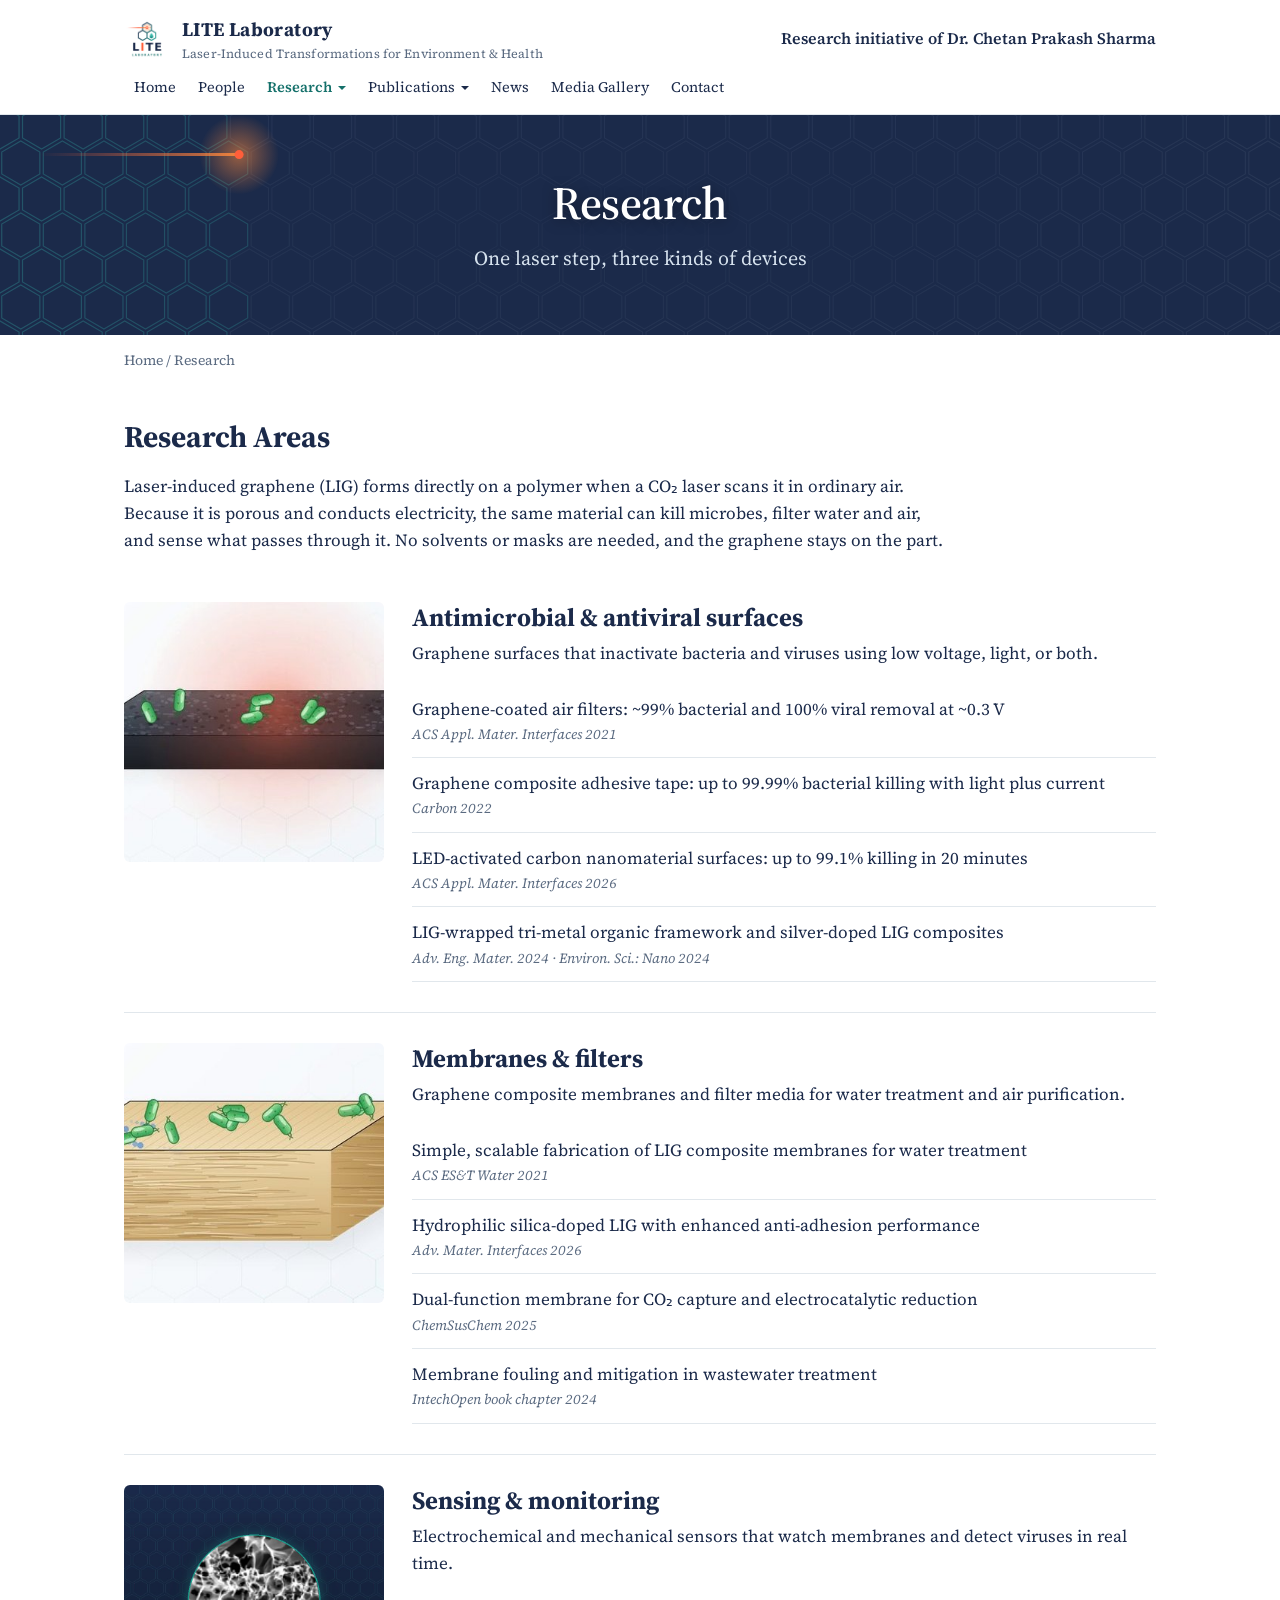
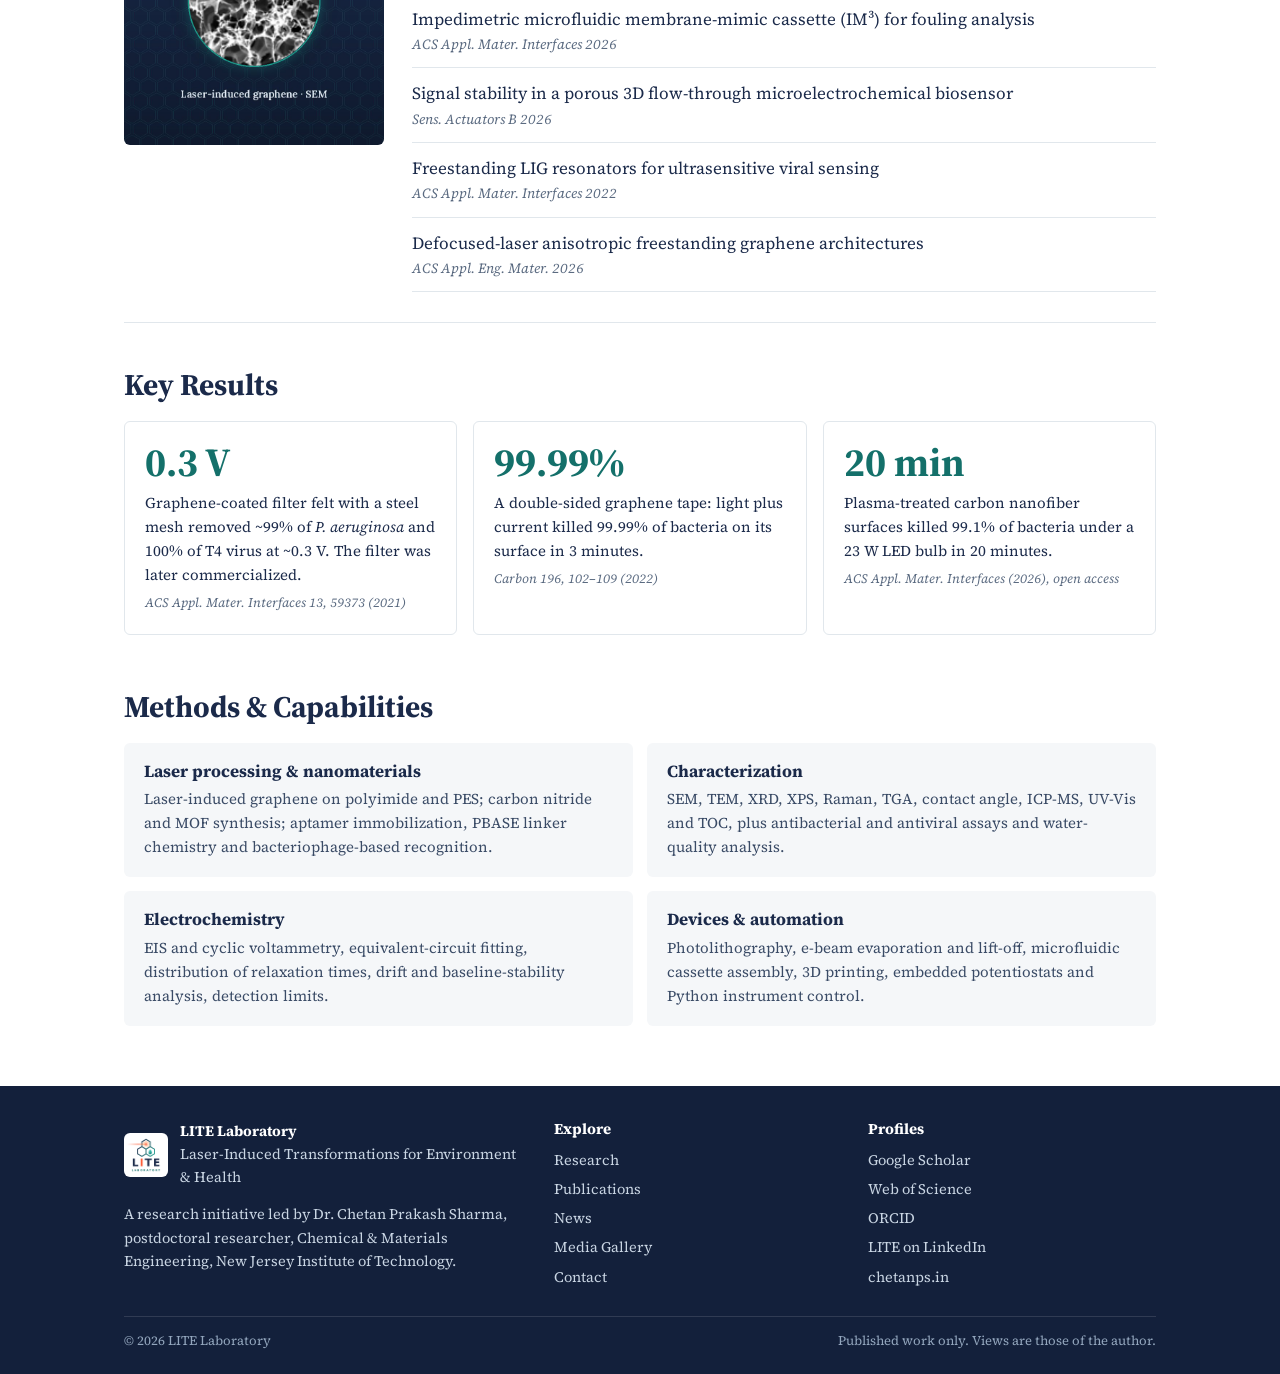
==== research.html @ ebfaafc5 "Redesign site as KAUST-style multi-page layout" ====
<!doctype html>
<html lang="en"><head>
<meta charset="utf-8"><meta name="viewport" content="width=device-width,initial-scale=1">
<title>Research | LITE Laboratory</title>
<meta name="description" content="Research areas of LITE Laboratory: antimicrobial surfaces, membranes and filters, and sensing, built on laser-induced graphene.">
<meta property="og:title" content="Research | LITE Laboratory"><meta property="og:description" content="Research areas of LITE Laboratory: antimicrobial surfaces, membranes and filters, and sensing, built on laser-induced graphene."><meta property="og:image" content="https://literesearchlab.com/logo.png">
<link rel="icon" href="favicon.png"><link rel="stylesheet" href="assets/site.css">
</head><body>
<a class="skip" href="#main">Skip to content</a>
<header class="top"><div class="wrap">
  <div class="row1">
    <a class="brand" href="index.html"><img src="logo.png" alt="" width="46" height="46"><span><b>LITE Laboratory</b><small>Laser-Induced Transformations for Environment &amp; Health</small></span></a>
    <span class="site-name">Research initiative of Dr. Chetan Prakash Sharma</span>
    <button class="menu-btn" aria-expanded="false" aria-controls="nav">Menu</button>
  </div>
  <ul class="nav" id="nav"><li><a href="index.html">Home</a></li><li><a href="people.html">People</a></li><li class="has"><a href="research.html" class="on" aria-current="page">Research</a><ul class="sub"><li><a href="research.html#areas">Research Areas</a></li><li><a href="research.html#highlights">Key Results</a></li><li><a href="research.html#methods">Methods &amp; Capabilities</a></li></ul></li><li class="has"><a href="publications.html">Publications</a><ul class="sub"><li><a href="publications.html">Publications &amp; Patents</a></li><li><a href="https://scholar.google.com/citations?user=GzYkcqYAAAAJ&amp;hl=en" target=_blank rel=noopener>Google Scholar</a></li></ul></li><li><a href="news.html">News</a></li><li><a href="media.html">Media Gallery</a></li><li><a href="contact.html">Contact</a></li></ul>
</div></header>
<main id="main">
<div class="hero small"><canvas id="lattice" aria-hidden="true"></canvas><div class="in"><h1>Research</h1><p>One laser step, three kinds of devices</p></div></div>
<div class="wrap"><p class="crumbs"><a href="index.html">Home</a> / Research</p>
<section class="blk" id="areas"><h2 class="h2">Research Areas</h2>
<p class="prose">Laser-induced graphene (LIG) forms directly on a polymer when a CO&#8322; laser scans it in ordinary air. Because it is porous and conducts electricity, the same material can kill microbes, filter water and air, and sense what passes through it. No solvents or masks are needed, and the graphene stays on the part.</p>
<div class="area" id="antimicrobial"><img class="" src="card_tape.jpg" alt="" loading="lazy"><div><h2>Antimicrobial &amp; antiviral surfaces</h2><p>Graphene surfaces that inactivate bacteria and viruses using low voltage, light, or both.</p><ul class="plist"><li>Graphene-coated air filters: ~99% bacterial and 100% viral removal at ~0.3 V<span class="src">ACS Appl. Mater. Interfaces 2021</span></li><li>Graphene composite adhesive tape: up to 99.99% bacterial killing with light plus current<span class="src">Carbon 2022</span></li><li>LED-activated carbon nanomaterial surfaces: up to 99.1% killing in 20 minutes<span class="src">ACS Appl. Mater. Interfaces 2026</span></li><li>LIG-wrapped tri-metal organic framework and silver-doped LIG composites<span class="src">Adv. Eng. Mater. 2024 &middot; Environ. Sci.: Nano 2024</span></li></ul></div></div>
<div class="area" id="membranes"><img class="" src="card_airfilter.jpg" alt="" loading="lazy"><div><h2>Membranes &amp; filters</h2><p>Graphene composite membranes and filter media for water treatment and air purification.</p><ul class="plist"><li>Simple, scalable fabrication of LIG composite membranes for water treatment<span class="src">ACS ES&amp;T Water 2021</span></li><li>Hydrophilic silica-doped LIG with enhanced anti-adhesion performance<span class="src">Adv. Mater. Interfaces 2026</span></li><li>Dual-function membrane for CO&#8322; capture and electrocatalytic reduction<span class="src">ChemSusChem 2025</span></li><li>Membrane fouling and mitigation in wastewater treatment<span class="src">IntechOpen book chapter 2024</span></li></ul></div></div>
<div class="area" id="sensing"><img class="" src="lig_square.jpg" alt="" loading="lazy"><div><h2>Sensing &amp; monitoring</h2><p>Electrochemical and mechanical sensors that watch membranes and detect viruses in real time.</p><ul class="plist"><li>Impedimetric microfluidic membrane-mimic cassette (IM&sup3;) for fouling analysis<span class="src">ACS Appl. Mater. Interfaces 2026</span></li><li>Signal stability in a porous 3D flow-through microelectrochemical biosensor<span class="src">Sens. Actuators B 2026</span></li><li>Freestanding LIG resonators for ultrasensitive viral sensing<span class="src">ACS Appl. Mater. Interfaces 2022</span></li><li>Defocused-laser anisotropic freestanding graphene architectures<span class="src">ACS Appl. Eng. Mater. 2026</span></li></ul></div></div>
</section>

<section class="blk" id="highlights"><h2 class="h2">Key Results</h2>
<div class="stats">
  <div class="stat"><div class="n">0.3 V</div><p>Graphene-coated filter felt with a steel mesh removed ~99% of <i>P. aeruginosa</i> and 100% of T4 virus at ~0.3 V. The filter was later commercialized.</p><div class="src">ACS Appl. Mater. Interfaces 13, 59373 (2021)</div></div>
  <div class="stat"><div class="n">99.99%</div><p>A double-sided graphene tape: light plus current killed 99.99% of bacteria on its surface in 3 minutes.</p><div class="src">Carbon 196, 102&ndash;109 (2022)</div></div>
  <div class="stat"><div class="n">20 min</div><p>Plasma-treated carbon nanofiber surfaces killed 99.1% of bacteria under a 23 W LED bulb in 20 minutes.</p><div class="src">ACS Appl. Mater. Interfaces (2026), open access</div></div>
</div></section>

<section class="blk" id="methods"><h2 class="h2">Methods &amp; Capabilities</h2>
<div class="caps">
  <div class="cap"><h3>Laser processing &amp; nanomaterials</h3><p>Laser-induced graphene on polyimide and PES; carbon nitride and MOF synthesis; aptamer immobilization, PBASE linker chemistry and bacteriophage-based recognition.</p></div>
  <div class="cap"><h3>Characterization</h3><p>SEM, TEM, XRD, XPS, Raman, TGA, contact angle, ICP-MS, UV-Vis and TOC, plus antibacterial and antiviral assays and water-quality analysis.</p></div>
  <div class="cap"><h3>Electrochemistry</h3><p>EIS and cyclic voltammetry, equivalent-circuit fitting, distribution of relaxation times, drift and baseline-stability analysis, detection limits.</p></div>
  <div class="cap"><h3>Devices &amp; automation</h3><p>Photolithography, e-beam evaporation and lift-off, microfluidic cassette assembly, 3D printing, embedded potentiostats and Python instrument control.</p></div>
</div></section></div>
</main>
<footer><div class="wrap">
  <div class="fg">
    <div><div class="fb"><img src="logo.png" alt=""><div><b style="color:#fff">LITE Laboratory</b><br>Laser-Induced Transformations for Environment &amp; Health</div></div>
      <p style="margin-top:14px">A research initiative led by Dr. Chetan Prakash Sharma, postdoctoral researcher, Chemical &amp; Materials Engineering, New Jersey Institute of Technology.</p></div>
    <div><h4>Explore</h4><ul><li><a href="research.html">Research</a></li><li><a href="publications.html">Publications</a></li><li><a href="news.html">News</a></li><li><a href="media.html">Media Gallery</a></li><li><a href="contact.html">Contact</a></li></ul></div>
    <div><h4>Profiles</h4><ul><li><a href="https://scholar.google.com/citations?user=GzYkcqYAAAAJ&amp;hl=en" target="_blank" rel="noopener">Google Scholar</a></li><li><a href="https://www.webofscience.com/wos/author/record/MCX-6019-2025" target="_blank" rel="noopener">Web of Science</a></li><li><a href="https://orcid.org/0000-0001-9315-2633" target="_blank" rel="noopener">ORCID</a></li><li><a href="https://www.linkedin.com/company/lite-laboratory/" target="_blank" rel="noopener">LITE on LinkedIn</a></li><li><a href="https://chetanps.in/" target="_blank" rel="noopener">chetanps.in</a></li></ul></div>
  </div>
  <div class="legal"><span>&copy; 2026 LITE Laboratory</span><span>Published work only. Views are those of the author.</span></div>
</div></footer>
<script src="assets/site.js"></script>
</body></html>
---- assets/site.css ----
@font-face{font-family:"Source Serif 4";src:url("../source-serif-4-latin-opsz-normal.woff2") format("woff2");font-weight:200 900;font-style:normal;font-display:swap}
@font-face{font-family:"Source Serif 4";src:url("../source-serif-4-latin-opsz-italic.woff2") format("woff2");font-weight:200 900;font-style:italic;font-display:swap}
@font-face{font-family:"IBM Plex Mono";src:url("../ibm-plex-mono-latin-400-normal.woff2") format("woff2");font-weight:400;font-display:swap}
@font-face{font-family:"IBM Plex Mono";src:url("../ibm-plex-mono-latin-500-normal.woff2") format("woff2");font-weight:500;font-display:swap}

:root{
  --navy:#1B2A4A; --navy-2:#13203B; --teal:#14706A; --teal-2:#1FA392; --coral:#FF5E3A;
  --bg:#FFFFFF; --bg-2:#F5F7F9; --fg:#1B2A4A; --muted:#5A6A80; --line:#E1E7EC;
  --link:#14706A; --serif:"Source Serif 4","Times New Roman",Times,serif;
  --mono:"IBM Plex Mono",ui-monospace,Menlo,Consolas,monospace;
  --w:1080px; --r:6px;
}
*{box-sizing:border-box}
html{scroll-behavior:smooth}
body{margin:0;background:var(--bg);color:var(--fg);font:17px/1.6 var(--serif);-webkit-font-smoothing:antialiased}
img{max-width:100%;display:block}
a{color:var(--link);text-decoration:none}
a:hover{text-decoration:underline}
h1,h2,h3,h4{font-family:var(--serif);line-height:1.2;margin:0}
p{margin:0 0 1em}
.wrap{max-width:var(--w);margin:0 auto;padding:0 24px}
.skip{position:absolute;left:-999px}.skip:focus{left:12px;top:12px;background:#fff;padding:8px 12px;z-index:99}

/* ---------- header (KAUST style: logo row + compact nav) ---------- */
.top{background:#fff;border-bottom:1px solid var(--line);position:sticky;top:0;z-index:50}
.top .row1{display:flex;align-items:center;justify-content:space-between;padding:14px 0 6px}
.brand{display:flex;align-items:center;gap:12px;color:var(--navy)}
.brand:hover{text-decoration:none}
.brand img{width:46px;height:46px}
.brand b{display:block;font-size:19px;letter-spacing:.02em}
.brand small{display:block;font-size:12.5px;color:var(--muted);letter-spacing:.01em}
.site-name{font-size:16px;color:var(--navy);font-weight:600}
.nav{display:flex;gap:2px;flex-wrap:wrap;padding:0 0 8px;margin:0;list-style:none}
.nav>li{position:relative}
.nav a{display:block;padding:6px 10px;font-size:14.5px;color:var(--navy);border-radius:4px}
.nav a:hover{background:var(--bg-2);text-decoration:none}
.nav a.on{color:var(--teal);font-weight:600}
.nav .has>a::after{content:"";display:inline-block;margin-left:6px;border:4px solid transparent;border-top-color:currentColor;transform:translateY(2px)}
.nav .sub{display:none;position:absolute;left:0;top:100%;min-width:220px;background:#fff;border:1px solid var(--line);border-radius:var(--r);box-shadow:0 8px 24px rgba(27,42,74,.12);padding:6px;list-style:none;margin:0}
.nav .has:hover .sub,.nav .has:focus-within .sub{display:block}
.menu-btn{display:none;background:none;border:1px solid var(--line);border-radius:4px;padding:6px 10px;font:inherit;font-size:14px;color:var(--navy)}

/* ---------- hero banner ---------- */
.hero{position:relative;background:var(--navy);color:#fff;height:360px;overflow:hidden;display:flex;align-items:center;justify-content:center;text-align:center}
.hero canvas{position:absolute;inset:0;width:100%;height:100%}
.hero .in{position:relative;padding:0 24px}
.hero h1{font-size:clamp(34px,5.4vw,58px);font-weight:600;text-shadow:0 2px 14px rgba(0,0,0,.35);letter-spacing:-.01em}
.hero p{margin:.6em 0 0;font-size:clamp(16px,2vw,20px);color:#D6E2EE}
.hero.small{height:220px}
.hero.small h1{font-size:clamp(30px,4.4vw,46px)}
.crumbs{font-size:14px;color:var(--muted);padding:14px 0 0}
.crumbs a{color:var(--muted)}

/* ---------- welcome block ---------- */
.welcome{display:grid;grid-template-columns:1fr 1fr;margin-top:28px;border-radius:var(--r);overflow:hidden;background:var(--bg-2)}
.welcome .ph{aspect-ratio:1/1;max-height:420px;width:100%;object-fit:cover;object-position:center 20%}
.welcome .tx{padding:40px 48px;display:flex;flex-direction:column;justify-content:center}
.welcome .tx small{font-size:15px;color:var(--muted)}
.welcome .tx h2{font-size:26px;font-weight:500;margin-top:10px}
.welcome .tx .tagline{margin-top:8px;color:var(--teal);font-size:16px}
.lede{font-size:clamp(19px,2.1vw,23px);line-height:1.6;font-weight:300;color:#33445F;margin:36px 0 10px}
.hint{font-size:15px;color:var(--muted)}

/* ---------- three tiles ---------- */
.tiles{display:grid;grid-template-columns:repeat(3,1fr);gap:14px;margin:18px 0 10px}
.tile{border-radius:var(--r);padding:26px 24px;color:#fff;display:flex;flex-direction:column;min-height:180px;transition:transform .15s,box-shadow .15s}
.tile:hover{text-decoration:none;transform:translateY(-3px);box-shadow:0 10px 26px rgba(27,42,74,.18)}
.tile h3{font-size:24px;font-weight:700}
.tile p{margin:.5em 0 0;font-size:15px;opacity:.9}
.tile .arr{margin-top:auto;font-size:28px;line-height:1}
.tile.navy{background:var(--navy)}
.tile.teal{background:var(--teal)}
.tile.img{background:#fff;color:var(--navy);padding:0;border:1px solid var(--line);overflow:hidden}
.tile.img img{height:150px;width:100%;object-fit:cover}
.tile.img span{padding:12px 16px;font-size:15px;color:var(--teal)}

/* ---------- sections & cards ---------- */
section.blk{padding:34px 0 10px}
section.blk>.wrap>h2,.h2{font-size:30px;font-weight:700;margin-bottom:18px}
.cards{display:grid;grid-template-columns:repeat(3,1fr);gap:16px}
.card{background:#fff;border:1px solid var(--line);border-radius:var(--r);overflow:hidden;display:flex;flex-direction:column;color:inherit;transition:box-shadow .15s}
a.card:hover{text-decoration:none;box-shadow:0 8px 22px rgba(27,42,74,.12)}
.card .thumb{height:190px;width:100%;object-fit:cover;background:var(--bg-2)}
.card .thumb.sem{object-fit:contain;padding:14px;background:#0F1A2E}
.card .bd{padding:16px 18px 18px}
.card h3{font-size:17.5px;font-weight:700;color:var(--navy)}
.card .cat{display:flex;align-items:center;gap:6px;font-size:13px;color:var(--teal);margin:4px 0 8px}
.card .cat::before{content:"";width:9px;height:9px;border:1.5px solid currentColor;border-radius:50%}
.card p{font-size:15.5px;color:#3A4B66;margin:0}
.card .date{font-family:var(--mono);font-size:12.5px;color:var(--muted);margin-top:10px}
.more{display:inline-block;margin:16px 0 0;font-weight:600}
.more::after{content:" →"}

/* ---------- page content ---------- */
.prose{max-width:820px}
.prose h2{font-size:26px;margin:34px 0 12px}
.prose h3{font-size:20px;margin:24px 0 8px}
.plist{list-style:none;padding:0;margin:0}
.plist li{padding:12px 0;border-bottom:1px solid var(--line)}
.plist li b{color:var(--navy)}
.plist .src{display:block;font-size:14px;color:var(--muted);font-style:italic}
.area{display:grid;grid-template-columns:260px 1fr;gap:28px;padding:30px 0;border-bottom:1px solid var(--line)}
.area img{border-radius:var(--r);width:100%;aspect-ratio:1/1;object-fit:cover}
.area img.sem{object-fit:contain;background:#0F1A2E;padding:18px}
.area h2{font-size:25px;margin-bottom:8px}
.stats{display:grid;grid-template-columns:repeat(3,1fr);gap:16px;margin:10px 0}
.stat{border:1px solid var(--line);border-radius:var(--r);padding:20px}
.stat .n{font-size:40px;font-weight:700;color:var(--teal);line-height:1}
.stat p{font-size:15px;margin:.6em 0 .4em}
.stat .src{font-size:13px;color:var(--muted);font-style:italic}
.caps{display:grid;grid-template-columns:repeat(2,1fr);gap:14px}
.cap{background:var(--bg-2);border-radius:var(--r);padding:18px 20px}
.cap h3{font-size:17px;margin-bottom:6px}
.cap p{font-size:15px;margin:0;color:#3A4B66}

/* people */
.pi{display:grid;grid-template-columns:300px 1fr;gap:36px;align-items:start}
.pi img{border-radius:var(--r);width:100%;aspect-ratio:1/1;object-fit:cover;object-position:center 20%}
.pi h2{font-size:28px}
.pi .role{color:var(--teal);margin:4px 0 14px}
.links{display:flex;flex-wrap:wrap;gap:8px;margin-top:14px}
.btn{display:inline-block;border:1px solid var(--navy);color:var(--navy);border-radius:4px;padding:7px 14px;font-size:14.5px}
.btn:hover{background:var(--navy);color:#fff;text-decoration:none}
.btn.solid{background:var(--teal);border-color:var(--teal);color:#fff}
.btn.solid:hover{background:var(--navy);border-color:var(--navy)}
.tl{list-style:none;padding:0;margin:0;border-left:2px solid var(--line)}
.tl li{position:relative;padding:0 0 18px 20px}
.tl li::before{content:"";position:absolute;left:-6px;top:7px;width:10px;height:10px;border-radius:50%;background:var(--teal)}
.tl .y{font-family:var(--mono);font-size:13px;color:var(--muted)}
.tl b{display:block;color:var(--navy)}

/* publications */
.tools{display:flex;flex-wrap:wrap;gap:8px;align-items:center;margin:8px 0 18px}
.chipbtn{border:1px solid var(--line);background:#fff;border-radius:99px;padding:6px 14px;font:inherit;font-size:14px;color:var(--navy);cursor:pointer}
.chipbtn[aria-pressed=true]{background:var(--navy);border-color:var(--navy);color:#fff}
.search{flex:1;min-width:200px;border:1px solid var(--line);border-radius:99px;padding:8px 16px;font:inherit;font-size:15px}
.count{font-size:14px;color:var(--muted)}
.year h3{font-size:22px;margin:22px 0 6px;color:var(--teal)}
.year ol{list-style:none;padding:0;margin:0}
.pub{padding:14px 0;border-bottom:1px solid var(--line)}
.pub .t{font-weight:600;margin:0 0 4px;color:var(--navy)}
.pub .a{font-size:15px;color:#3A4B66;margin:0}
.pub .j{font-size:15px;margin:2px 0 6px}
.pub .meta{display:flex;flex-wrap:wrap;gap:8px;align-items:center}
.tag{font-family:var(--mono);font-size:11.5px;background:var(--bg-2);color:var(--muted);border-radius:4px;padding:2px 8px}
.tag.first{background:#E6F2F0;color:var(--teal)}
.doi{font-family:var(--mono);font-size:12.5px}
.patents{display:grid;grid-template-columns:1fr 1fr;gap:14px}
.patent{border:1px solid var(--line);border-left:4px solid var(--coral);border-radius:var(--r);padding:16px 18px}
.patent .no{font-family:var(--mono);font-size:12.5px;color:var(--muted);margin:0}
.patent .pt{font-weight:700;margin:4px 0}
.patent .pa{font-size:15px;color:#3A4B66;margin:0}

/* media */
.vids{display:grid;grid-template-columns:repeat(3,1fr);gap:16px}
.vid video{width:100%;aspect-ratio:1/1;border-radius:var(--r);background:#000;cursor:pointer}
.vid h3{font-size:17px;margin:10px 0 4px}
.vid p{font-size:15px;color:#3A4B66;margin:0}
.vid .src{font-family:var(--mono);font-size:12.5px;color:var(--muted);margin-top:6px}
.gal{display:grid;grid-template-columns:repeat(3,1fr);gap:16px}
.gal figure{margin:0;background:#0F1A2E;border-radius:var(--r);padding:18px;color:#D6E2EE;text-align:center}
.gal img{margin:0 auto;width:min(100%,260px)}
.gal figcaption{margin-top:10px;font-size:15px}
.gal figcaption small{display:block;color:#9FB2C8}
.note{font-size:14px;color:var(--muted);margin-top:12px}

/* news list page */
.newslist{display:grid;gap:0}
.ni{display:grid;grid-template-columns:150px 1fr;gap:20px;padding:18px 0;border-bottom:1px solid var(--line)}
.ni .d{font-family:var(--mono);font-size:13px;color:var(--muted);padding-top:4px}
.ni h3{font-size:19px;margin-bottom:4px}
.ni p{margin:0;font-size:15.5px;color:#3A4B66}

/* contact */
.cgrid{display:grid;grid-template-columns:1fr 1fr;gap:16px}
.cbox{border:1px solid var(--line);border-radius:var(--r);padding:22px}
.cbox h3{font-size:19px;margin-bottom:8px}
.cbox ul{list-style:none;padding:0;margin:0}
.cbox li{padding:6px 0;border-bottom:1px dashed var(--line);font-size:15.5px}
.cbox li:last-child{border:0}
#copied{font-size:13px;color:var(--teal);margin-left:8px}

/* footer */
footer{background:var(--navy-2);color:#C9D5E3;margin-top:50px;padding:34px 0 22px;font-size:14.5px}
footer .fg{display:grid;grid-template-columns:1.4fr 1fr 1fr;gap:26px}
footer h4{color:#fff;font-size:15px;margin-bottom:8px}
footer a{color:#C9D5E3}
footer ul{list-style:none;padding:0;margin:0}
footer li{padding:3px 0}
footer .legal{border-top:1px solid rgba(255,255,255,.12);margin-top:24px;padding-top:14px;font-size:13px;color:#93A6BD;display:flex;justify-content:space-between;flex-wrap:wrap;gap:8px}
footer .fb{display:flex;gap:12px;align-items:center}
footer .fb img{width:44px;height:44px;border-radius:6px;background:#fff}

/* responsive */
@media (max-width:860px){
  .welcome,.pi,.area{grid-template-columns:1fr}
  .welcome .tx{padding:26px}
  .tiles,.cards,.vids,.gal,.stats{grid-template-columns:1fr 1fr}
  footer .fg{grid-template-columns:1fr 1fr}
  .area img{max-width:240px}
  .pi img{max-width:300px}
}
@media (max-width:640px){
  .wrap{padding:0 16px}
  .site-name{display:none}
  .menu-btn{display:block}
  .nav{display:none;flex-direction:column;padding-bottom:12px}
  .nav.open{display:flex}
  .nav .sub{position:static;display:block;box-shadow:none;border:0;padding:0 0 0 14px}
  .nav .has>a::after{display:none}
  .hero{height:280px}.hero.small{height:180px}
  .tiles,.cards,.vids,.gal,.stats,.patents,.cgrid,.caps,footer .fg{grid-template-columns:1fr}
  .ni{grid-template-columns:1fr;gap:4px}
  .welcome .ph{max-height:340px}
}
@media (prefers-reduced-motion:reduce){*{transition:none!important}}
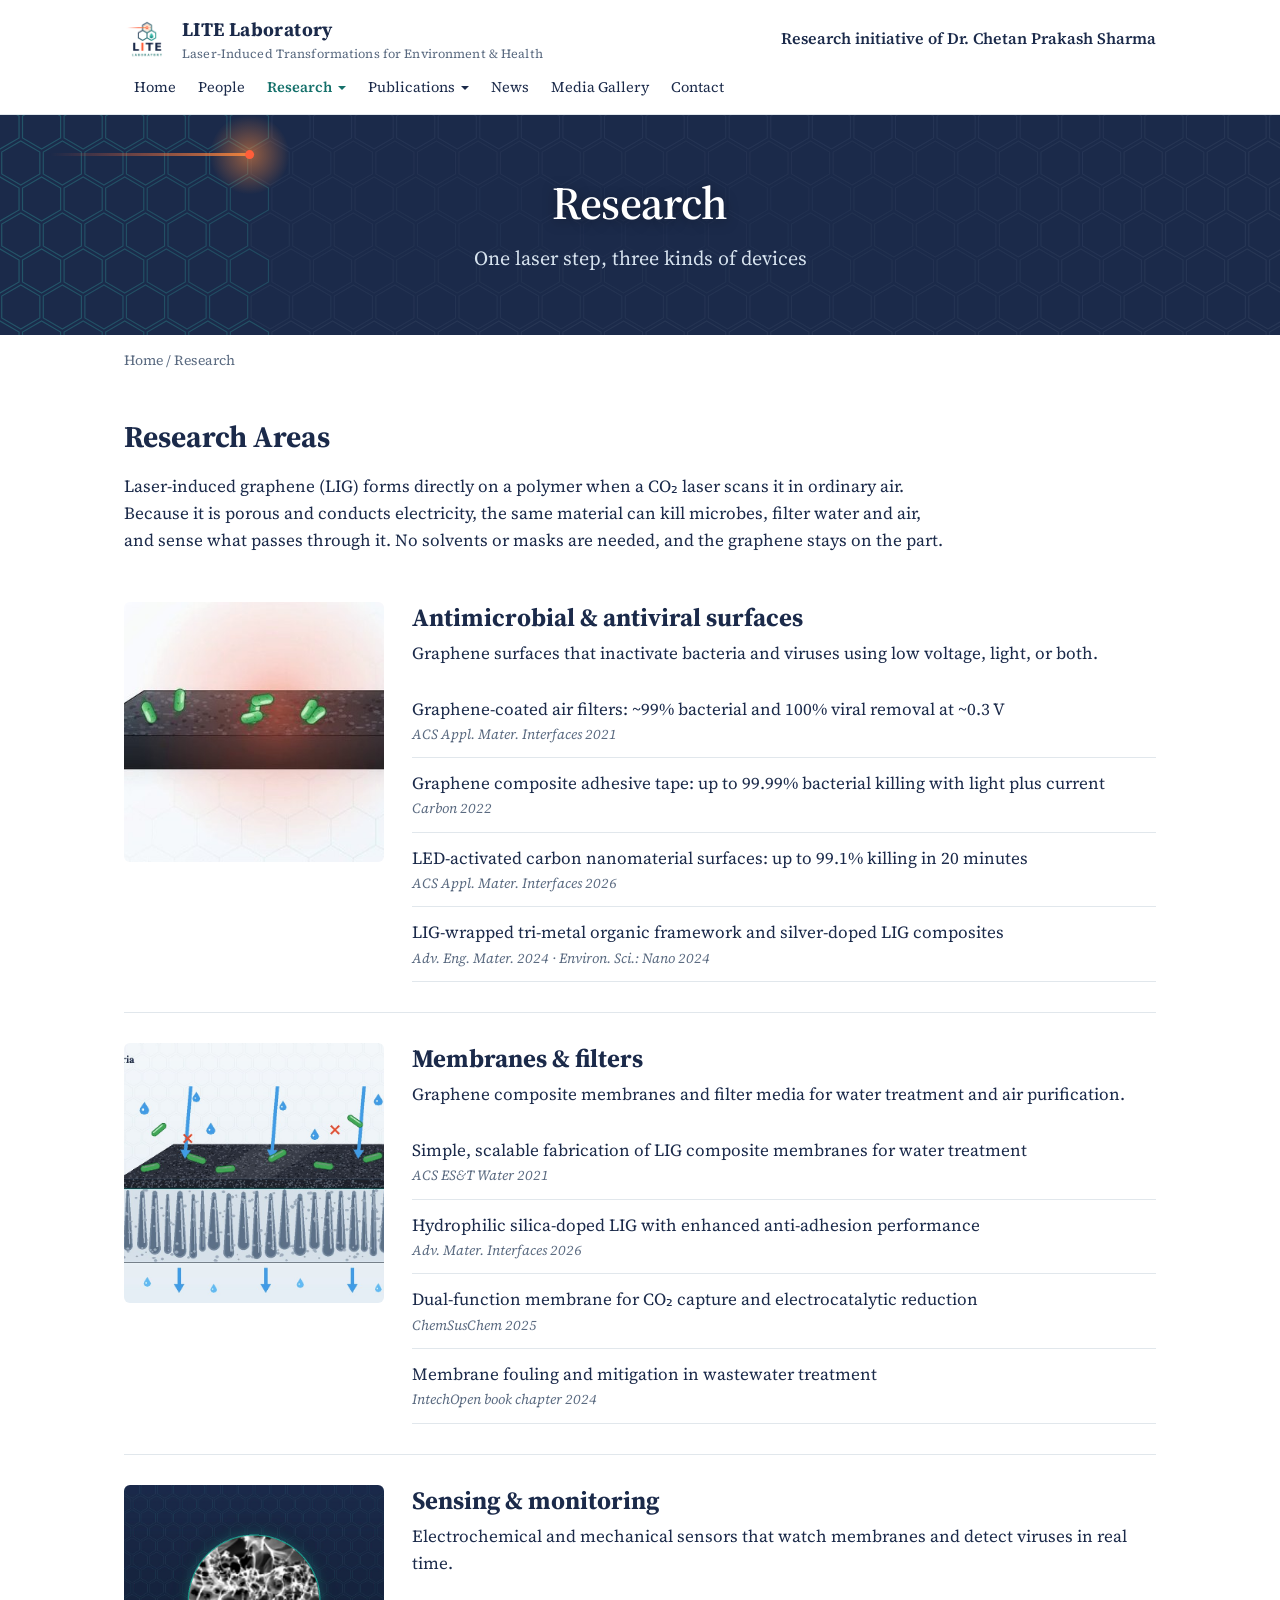
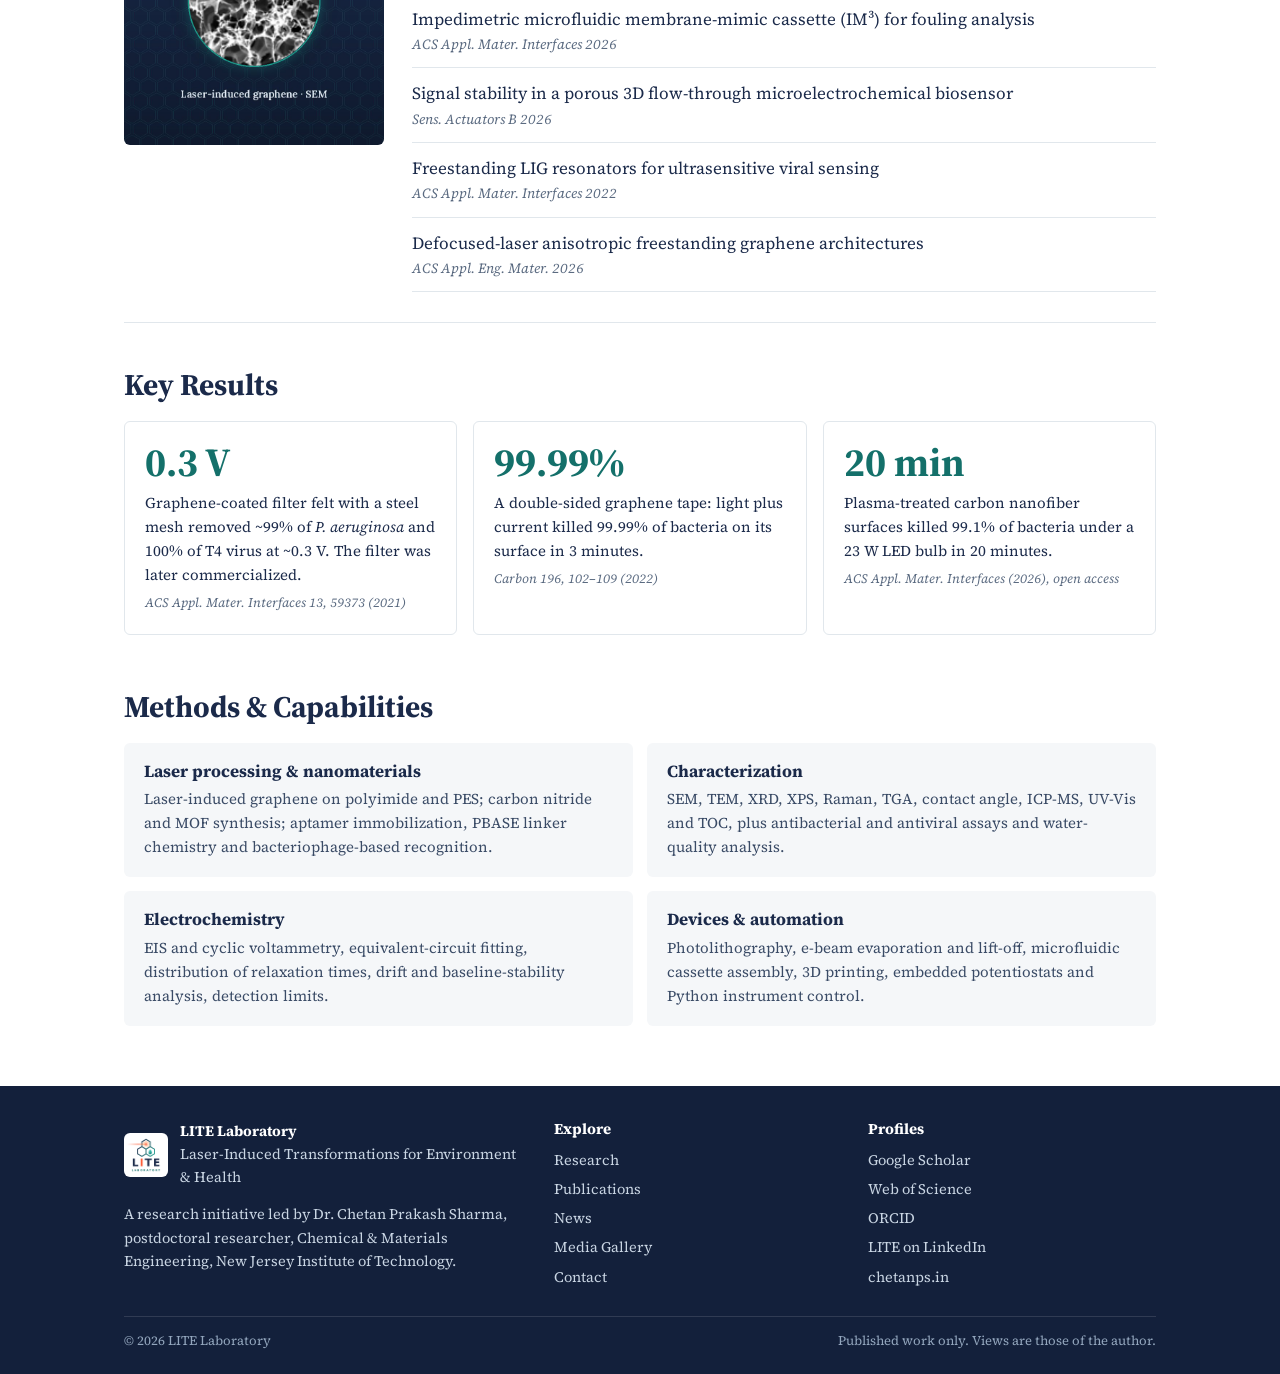
==== commit d9f6a7a4: "Add membrane cross-section illustration" ====
--- a/research.html
+++ b/research.html
@@ -21,7 +21,7 @@
 <section class="blk" id="areas"><h2 class="h2">Research Areas</h2>
 <p class="prose">Laser-induced graphene (LIG) forms directly on a polymer when a CO&#8322; laser scans it in ordinary air. Because it is porous and conducts electricity, the same material can kill microbes, filter water and air, and sense what passes through it. No solvents or masks are needed, and the graphene stays on the part.</p>
 <div class="area" id="antimicrobial"><img class="" src="card_tape.jpg" alt="" loading="lazy"><div><h2>Antimicrobial &amp; antiviral surfaces</h2><p>Graphene surfaces that inactivate bacteria and viruses using low voltage, light, or both.</p><ul class="plist"><li>Graphene-coated air filters: ~99% bacterial and 100% viral removal at ~0.3 V<span class="src">ACS Appl. Mater. Interfaces 2021</span></li><li>Graphene composite adhesive tape: up to 99.99% bacterial killing with light plus current<span class="src">Carbon 2022</span></li><li>LED-activated carbon nanomaterial surfaces: up to 99.1% killing in 20 minutes<span class="src">ACS Appl. Mater. Interfaces 2026</span></li><li>LIG-wrapped tri-metal organic framework and silver-doped LIG composites<span class="src">Adv. Eng. Mater. 2024 &middot; Environ. Sci.: Nano 2024</span></li></ul></div></div>
-<div class="area" id="membranes"><img class="" src="card_airfilter.jpg" alt="" loading="lazy"><div><h2>Membranes &amp; filters</h2><p>Graphene composite membranes and filter media for water treatment and air purification.</p><ul class="plist"><li>Simple, scalable fabrication of LIG composite membranes for water treatment<span class="src">ACS ES&amp;T Water 2021</span></li><li>Hydrophilic silica-doped LIG with enhanced anti-adhesion performance<span class="src">Adv. Mater. Interfaces 2026</span></li><li>Dual-function membrane for CO&#8322; capture and electrocatalytic reduction<span class="src">ChemSusChem 2025</span></li><li>Membrane fouling and mitigation in wastewater treatment<span class="src">IntechOpen book chapter 2024</span></li></ul></div></div>
+<div class="area" id="membranes"><img class="wide" src="card_membrane_lg.jpg" alt="" loading="lazy"><div><h2>Membranes &amp; filters</h2><p>Graphene composite membranes and filter media for water treatment and air purification.</p><ul class="plist"><li>Simple, scalable fabrication of LIG composite membranes for water treatment<span class="src">ACS ES&amp;T Water 2021</span></li><li>Hydrophilic silica-doped LIG with enhanced anti-adhesion performance<span class="src">Adv. Mater. Interfaces 2026</span></li><li>Dual-function membrane for CO&#8322; capture and electrocatalytic reduction<span class="src">ChemSusChem 2025</span></li><li>Membrane fouling and mitigation in wastewater treatment<span class="src">IntechOpen book chapter 2024</span></li></ul></div></div>
 <div class="area" id="sensing"><img class="" src="lig_square.jpg" alt="" loading="lazy"><div><h2>Sensing &amp; monitoring</h2><p>Electrochemical and mechanical sensors that watch membranes and detect viruses in real time.</p><ul class="plist"><li>Impedimetric microfluidic membrane-mimic cassette (IM&sup3;) for fouling analysis<span class="src">ACS Appl. Mater. Interfaces 2026</span></li><li>Signal stability in a porous 3D flow-through microelectrochemical biosensor<span class="src">Sens. Actuators B 2026</span></li><li>Freestanding LIG resonators for ultrasensitive viral sensing<span class="src">ACS Appl. Mater. Interfaces 2022</span></li><li>Defocused-laser anisotropic freestanding graphene architectures<span class="src">ACS Appl. Eng. Mater. 2026</span></li></ul></div></div>
 </section>
 
--- a/assets/site.css
+++ b/assets/site.css
@@ -12,6 +12,7 @@
 }
 *{box-sizing:border-box}
 html{scroll-behavior:smooth}
+[id]{scroll-margin-top:120px}
 body{margin:0;background:var(--bg);color:var(--fg);font:17px/1.6 var(--serif);-webkit-font-smoothing:antialiased}
 img{max-width:100%;display:block}
 a{color:var(--link);text-decoration:none}
@@ -53,7 +54,7 @@
 
 /* ---------- welcome block ---------- */
 .welcome{display:grid;grid-template-columns:1fr 1fr;margin-top:28px;border-radius:var(--r);overflow:hidden;background:var(--bg-2)}
-.welcome .ph{aspect-ratio:1/1;max-height:420px;width:100%;object-fit:cover;object-position:center 20%}
+.welcome .ph{aspect-ratio:1/1;height:auto;align-self:center;justify-self:center;width:min(78%,340px);max-width:100%;margin:32px auto;border-radius:50%;object-fit:cover;object-position:center 20%;box-shadow:0 0 0 6px #fff,0 0 0 8px var(--teal)}
 .welcome .tx{padding:40px 48px;display:flex;flex-direction:column;justify-content:center}
 .welcome .tx small{font-size:15px;color:var(--muted)}
 .welcome .tx h2{font-size:26px;font-weight:500;margin-top:10px}
@@ -115,7 +116,7 @@
 
 /* people */
 .pi{display:grid;grid-template-columns:300px 1fr;gap:36px;align-items:start}
-.pi img{border-radius:var(--r);width:100%;aspect-ratio:1/1;object-fit:cover;object-position:center 20%}
+.pi img{border-radius:50%;width:100%;aspect-ratio:1/1;object-fit:cover;object-position:center 20%;box-shadow:0 0 0 6px #fff,0 0 0 8px var(--teal)}
 .pi h2{font-size:28px}
 .pi .role{color:var(--teal);margin:4px 0 14px}
 .links{display:flex;flex-wrap:wrap;gap:8px;margin-top:14px}
@@ -211,6 +212,5 @@
   .hero{height:280px}.hero.small{height:180px}
   .tiles,.cards,.vids,.gal,.stats,.patents,.cgrid,.caps,footer .fg{grid-template-columns:1fr}
   .ni{grid-template-columns:1fr;gap:4px}
-  .welcome .ph{max-height:340px}
 }
 @media (prefers-reduced-motion:reduce){*{transition:none!important}}
